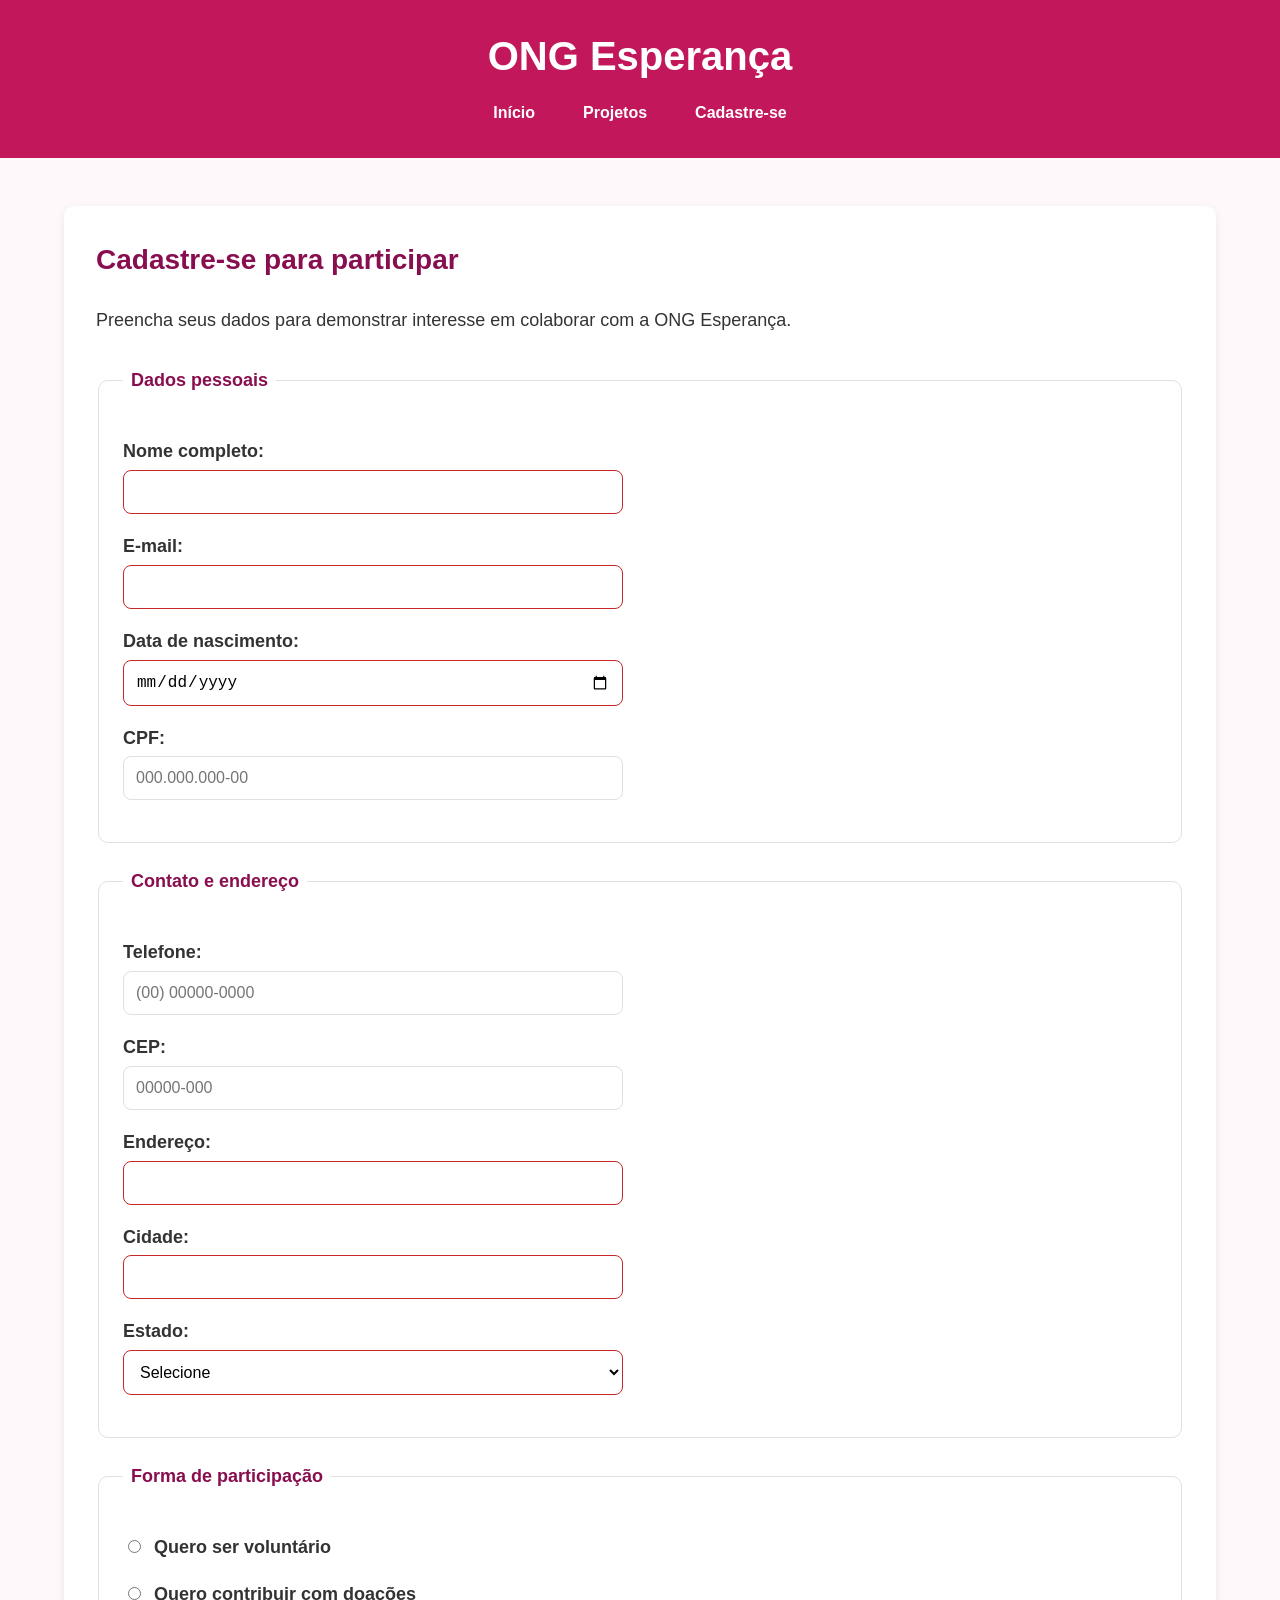
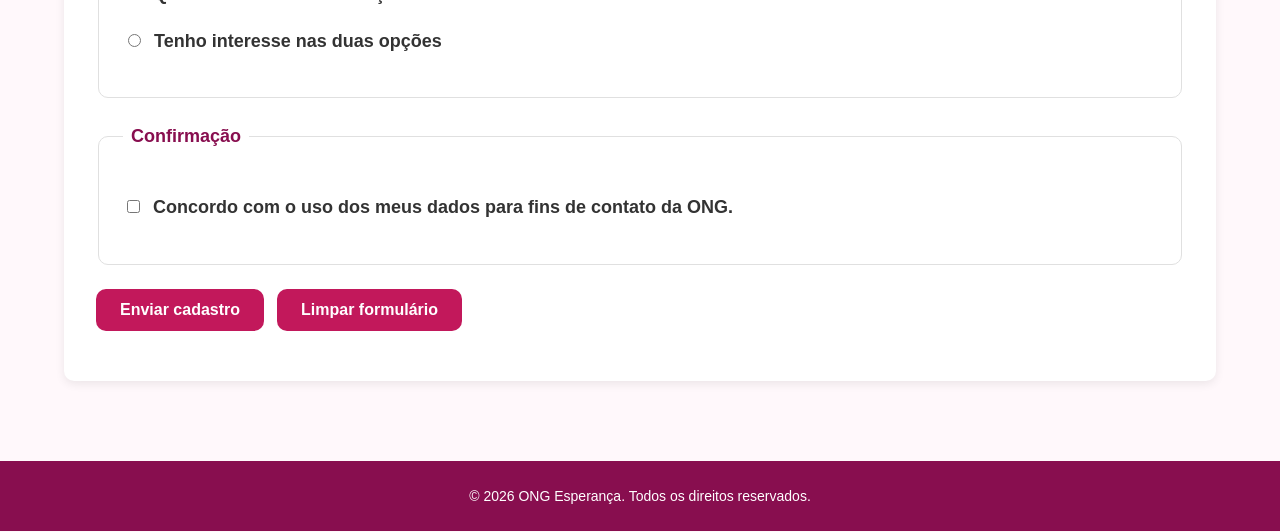
==== html/cadastro.html @ 6b96e2b8 "Versão inicial do projeto ONG Esperança" ====
<!DOCTYPE html>
<html lang="pt-BR">
<head>
  <meta charset="UTF-8">
  <meta name="viewport" content="width=device-width, initial-scale=1.0">
  <meta name="description" content="Formulário de cadastro da ONG Esperança para voluntariado, doações e participação em projetos sociais.">
  <link rel="stylesheet" href="../css/style.css">
  <title>ONG Esperança - Cadastro</title>
</head>
<body>
  <header>
    <h1>ONG Esperança</h1>
      <nav aria-label="Navegação principal">
        <button class="menu-toggle" type="button" aria-label="Abrir menu">
        ☰
        </button>

        <ul class="menu-principal">
          <li><a href="../html/index.html">Início</a></li>

          <li class="item-dropdown">
            <a href="../html/projetos.html">Projetos</a>
            <ul class="submenu">
              <li><a href="../html/projetos.html#campanhas-doacao">Doações</a></li>
              <li><a href="../html/projetos.html#voluntariado">Voluntariado</a></li>
              <li><a href="../html/projetos.html#como-participar">Como participar</a></li>
            </ul>
          </li>

          <li><a href="../html/cadastro.html">Cadastre-se</a></li>
        </ul>
      </nav>
  </header>
  <main>
    <section aria-labelledby="cadastro-titulo">
      <h2 id="cadastro-titulo">Cadastre-se para participar</h2>
      <p>Preencha seus dados para demonstrar interesse em colaborar com a ONG Esperança.</p>
      <form action="#" method="post">
        <fieldset>
          <legend>Dados pessoais</legend>
          <p><label for="nome">Nome completo:</label><br>
            <input type="text" id="nome" name="nome" required minlength="3" maxlength="100"></p>
          <p><label for="email">E-mail:</label><br>
            <input type="email" id="email" name="email" required></p>
          <p><label for="nascimento">Data de nascimento:</label><br>
            <input type="date" id="nascimento" name="nascimento" required></p>
          <p><label for="cpf">CPF:</label><br>
            <input type="text" id="cpf" name="cpf" placeholder="000.000.000-00"
              pattern="[0-9]{3}\.[0-9]{3}\.[0-9]{3}-[0-9]{2}" maxlength="14" required
              title="Digite o CPF no formato 000.000.000-00"></p>
        </fieldset>
        <fieldset>
          <legend>Contato e endereço</legend>
          <p><label for="telefone">Telefone:</label><br>
            <input type="tel" id="telefone" name="telefone" placeholder="(00) 00000-0000"
              pattern="\([0-9]{2}\) [0-9]{5}-[0-9]{4}" maxlength="15" required
              title="Digite o telefone no formato (00) 00000-0000"></p>
          <p><label for="cep">CEP:</label><br>
            <input type="text" id="cep" name="cep" placeholder="00000-000"
              pattern="[0-9]{5}-[0-9]{3}" maxlength="9" required
              title="Digite o CEP no formato 00000-000"></p>
          <p><label for="endereco">Endereço:</label><br>
            <input type="text" id="endereco" name="endereco" maxlength="150" required></p>
          <p><label for="cidade">Cidade:</label><br>
            <input type="text" id="cidade" name="cidade" maxlength="80" required></p>
          <p><label for="estado">Estado:</label><br>
            <select id="estado" name="estado" required>
              <option value="">Selecione</option>
              <option>AC</option><option>AL</option><option>AP</option><option>AM</option>
              <option>BA</option><option>CE</option><option>DF</option><option>ES</option>
              <option>GO</option><option>MA</option><option>MT</option><option>MS</option>
              <option>MG</option><option>PA</option><option>PB</option><option>PR</option>
              <option>PE</option><option>PI</option><option>RJ</option><option>RN</option>
              <option>RS</option><option>RO</option><option>RR</option><option>SC</option>
              <option>SP</option><option>SE</option><option>TO</option>
            </select></p>
        </fieldset>
        <fieldset>
          <legend>Forma de participação</legend>
          <p><input type="radio" id="voluntario" name="participacao" value="voluntariado" required>
            <label for="voluntario">Quero ser voluntário</label></p>
          <p><input type="radio" id="doador" name="participacao" value="doacao">
            <label for="doador">Quero contribuir com doações</label></p>
          <p><input type="radio" id="ambos" name="participacao" value="ambos">
            <label for="ambos">Tenho interesse nas duas opções</label></p>
        </fieldset>
        <fieldset>
          <legend>Confirmação</legend>
          <p>
              <input
                type="checkbox"
                id="termos"
                name="termos"
                required
              >
              <label for="termos">
                Concordo com o uso dos meus dados para
                fins de contato da ONG.
              </label>
          </p>
        </fieldset>
        <p><button type="submit">Enviar cadastro</button>
          <button type="reset">Limpar formulário</button></p>
      </form>
    </section>
  </main>
  <footer><p>&copy; 2026 ONG Esperança. Todos os direitos reservados.</p></footer>
</body>
</html>
---- css/style.css ----
/* ==============================
   DESIGN SYSTEM - ONG ESPERANÇA
   ============================== */

:root {
  /* Cores principais */
  --cor-primaria: #c2185b;
  --cor-primaria-escura: #880e4f;
  --cor-secundaria: #f48fb1;
  --cor-destaque: #ad1457;

  /* Cores neutras */
  --cor-fundo: #fff8fb;
  --cor-fundo-claro: #ffffff;
  --cor-texto: #333333;
  --cor-texto-suave: #666666;
  --cor-borda: #e0e0e0;
  --cor-branco: #ffffff;

  /* Tipografia */
  --fonte-base: 1rem;
  --fonte-pequena: 0.875rem;
  --fonte-media: 1.125rem;
  --fonte-titulo: 1.75rem;
  --fonte-principal: 2.5rem;

  /* Espaçamentos - escala modular */
  --espaco-1: 0.25rem;
  --espaco-2: 0.5rem;
  --espaco-3: 0.75rem;
  --espaco-4: 1rem;
  --espaco-5: 1.5rem;
  --espaco-6: 2rem;
  --espaco-7: 3rem;
  --espaco-8: 4rem;

  /* Outros padrões */
  --raio-borda: 10px;
  --sombra: 0 3px 10px rgba(0, 0, 0, 0.08);
}

/* ==============================
   CONFIGURAÇÕES GERAIS
   ============================== */

* {
  box-sizing: border-box;
}

html {
  scroll-behavior: smooth;
}

body {
  margin: 0;
  font-family: Arial, Helvetica, sans-serif;
  font-size: var(--fonte-base);
  line-height: 1.6;
  color: var(--cor-texto);
  background-color: var(--cor-fundo);
}

/* ==============================
   CABEÇALHO
   ============================== */

header {
  background-color: var(--cor-primaria);
  color: var(--cor-branco);
  padding: var(--espaco-5) var(--espaco-6);
  text-align: center;
}

header h1 {
  margin: 0 0 var(--espaco-3);
  font-size: var(--fonte-principal);
}

nav ul {
  display: flex;
  justify-content: center;
  gap: var(--espaco-5);
  list-style: none;
  padding: 0;
  margin: 0;
  flex-wrap: wrap;
}

nav a {
  color: var(--cor-branco);
  text-decoration: none;
  font-weight: bold;
  padding: var(--espaco-2) var(--espaco-3);
  border-radius: var(--raio-borda);
}

nav a:hover,
nav a:focus {
  background-color: var(--cor-primaria-escura);
}

/* ==============================
   SUBMENU DROPDOWN
   ============================== */

.item-dropdown {
  position: relative;
}

.submenu {
  display: none;
  position: absolute;
  top: 100%;
  left: 0;
  min-width: 200px;
  padding: var(--espaco-2);
  margin: 0;
  background-color: var(--cor-primaria-escura);
  border-radius: var(--raio-borda);
  box-shadow: var(--sombra);
  z-index: 10;
  flex-direction: column;
  gap: var(--espaco-1);
}

.item-dropdown:hover .submenu,
.item-dropdown:focus-within .submenu {
  display: flex;
}

.submenu li {
  margin: 0;
}

.submenu a {
  display: block;
  width: 100%;
}

/* ==============================
   MENU HAMBÚRGUER
   ============================== */

.menu-toggle {
  display: none;
  margin: 0 auto;
  padding: var(--espaco-2) var(--espaco-3);
  background-color: transparent;
  color: var(--cor-branco);
  font-size: 1.8rem;
}

/* ==============================
   CONTEÚDO PRINCIPAL
   ============================== */

main {
  max-width: 1200px;
  margin: 0 auto;
  padding: var(--espaco-7) var(--espaco-5);

  display: grid;
  grid-template-columns: repeat(12, 1fr);
  gap: var(--espaco-6);
}

section {
  grid-column: 1 / -1;
  background-color: var(--cor-fundo-claro);
  margin-bottom: var(--espaco-6);
  padding: var(--espaco-6);
  border-radius: var(--raio-borda);
  box-shadow: var(--sombra);
}

section h2 {
  margin-top: 0;
  color: var(--cor-primaria-escura);
  font-size: var(--fonte-titulo);
}

section p {
  font-size: var(--fonte-media);
}

figure {
  margin: var(--espaco-5) 0;
  text-align: center;
}

figure img {
  display: block;
  max-width: 100%;
  height: auto;
  margin: 0 auto;
  border-radius: var(--raio-borda);
}

/* ==============================
   LISTAS
   ============================== */

ul {
  padding-left: var(--espaco-6);
}

li {
  margin-bottom: var(--espaco-2);
}

/* ==============================
   LINKS
   ============================== */

main a {
  color: var(--cor-primaria-escura);
  font-weight: bold;
}

main a:hover,
main a:focus {
  color: var(--cor-destaque);
}

/* ==============================
   CONTATO
   ============================== */

address {
  font-style: normal;
  background-color: var(--cor-fundo);
  padding: var(--espaco-5);
  border-left: 4px solid var(--cor-secundaria);
  border-radius: var(--raio-borda);
}

/* ==============================
   FORMULÁRIO
   ============================== */

form {
  margin-top: var(--espaco-6);
}

fieldset {
  border: 1px solid var(--cor-borda);
  border-radius: var(--raio-borda);
  padding: var(--espaco-5);
  margin-bottom: var(--espaco-5);
}

legend {
  color: var(--cor-primaria-escura);
  font-weight: bold;
  font-size: var(--fonte-media);
  padding: 0 var(--espaco-2);
}

label {
  font-weight: bold;
}

input,
select {
  width: 100%;
  max-width: 500px;
  padding: var(--espaco-3);
  margin-top: var(--espaco-1);
  border: 1px solid var(--cor-borda);
  border-radius: var(--espaco-2);
  font-size: var(--fonte-base);
  background-color: var(--cor-branco);
}

input:focus,
select:focus {
  outline: 2px solid var(--cor-secundaria);
  border-color: var(--cor-primaria);
}

input:valid,
select:valid {
  border-color: #2e7d32;
}

input:invalid:not(:placeholder-shown),
select:invalid {
  border-color: #c62828;
}

input[type="radio"],
input[type="checkbox"] {
  width: auto;
  margin-right: var(--espaco-2);
}

button {
  padding: var(--espaco-3) var(--espaco-5);
  margin-right: var(--espaco-2);
  border: none;
  border-radius: var(--raio-borda);
  background-color: var(--cor-primaria);
  color: var(--cor-branco);
  font-size: var(--fonte-base);
  font-weight: bold;
  cursor: pointer;
  transition: 0.2s;
}

button:hover {
  background-color: var(--cor-primaria-escura);
}

button:focus {
  outline: 3px solid var(--cor-secundaria);
}

button:active {
  transform: scale(0.98);
}

button:disabled {
  background-color: var(--cor-texto-suave);
  cursor: not-allowed;
  opacity: 0.6;
}

/* ==============================
   AÇÕES DO FORMULÁRIO
   ============================== */

.acoes-formulario {
  display: flex;
  justify-content: center;
  align-items: center;
  gap: var(--espaco-3);
  flex-wrap: wrap;
}

/* ==============================
   FEEDBACK E MICROINTERAÇÕES
   ============================== */

.badge {
  display: inline-block;
  padding: var(--espaco-1) var(--espaco-3);
  margin-right: var(--espaco-2);
  border-radius: 20px;
  font-size: var(--fonte-pequena);
  font-weight: bold;
}

.badge-ativo {
  background-color: #e8f5e9;
  color: #2e7d32;
}

.badge-novo {
  background-color: var(--cor-secundaria);
  color: var(--cor-primaria-escura);
}

.alerta {
  padding: var(--espaco-4);
  margin: var(--espaco-4) 0;
  border-radius: var(--raio-borda);
  border-left: 5px solid;
}

.alerta-sucesso {
  background-color: #e8f5e9;
  border-color: #2e7d32;
  color: #1b5e20;
}

.alerta-aviso {
  background-color: #fff3e0;
  border-color: #ef6c00;
  color: #e65100;
}

.toast {
  max-width: 400px;
  margin: var(--espaco-5) auto;
  padding: var(--espaco-4);
  background-color: var(--cor-primaria-escura);
  color: var(--cor-branco);
  border-radius: var(--raio-borda);
  box-shadow: var(--sombra);
  text-align: center;
}

/* ==============================
   RODAPÉ
   ============================== */

footer {
  background-color: var(--cor-primaria-escura);
  color: var(--cor-branco);
  text-align: center;
  padding: var(--espaco-5);
}

footer p {
  margin: 0;
  font-size: var(--fonte-pequena);
}

/* ==============================
   RESPONSIVIDADE
   ============================== */

/* Telas muito grandes */
@media (min-width: 1400px) {
  main {
    max-width: 1300px;
  }

  section {
    padding: var(--espaco-7);
  }
}

/* Desktops */
@media (max-width: 1200px) {
  main {
    padding: var(--espaco-6) var(--espaco-5);
  }
}

/* Tablets grandes */
@media (max-width: 992px) {
  main {
    grid-template-columns: repeat(6, 1fr);
  }

  section {
    grid-column: 1 / -1;
  }

  header h1 {
    font-size: 2.2rem;
  }
}

/* Tablets pequenos */
@media (max-width: 768px) {
  main {
    grid-template-columns: repeat(4, 1fr);
    padding: var(--espaco-5) var(--espaco-4);
  }

  section {
    padding: var(--espaco-5);
  }

  nav ul {
    gap: var(--espaco-3);
  }
}

/* Celulares */
@media (max-width: 600px) {

  main {
    display: block;
    padding: var(--espaco-5) var(--espaco-3);
  }

  header {
    padding: var(--espaco-5) var(--espaco-4);
  }

  header h1 {
    font-size: 2rem;
  }

  /* Botão hambúrguer */
  .menu-toggle {
    display: block;
  }

  /* Menu principal fechado */
  nav .menu-principal {
    display: none;
    flex-direction: column;
    gap: var(--espaco-2);
    margin-top: var(--espaco-3);
  }

  /* Abre o menu ao focar/interagir */
  nav:focus-within .menu-principal {
    display: flex;
  }

  /* Submenu no celular */
  .submenu {
    position: static;
    width: 100%;
    box-shadow: none;
  }

  .item-dropdown:focus-within .submenu {
    display: flex;
  }

  section {
    padding: var(--espaco-5);
  }

  section h2 {
    font-size: 1.5rem;
  }

  .acoes-formulario {
    flex-direction: column;
    align-items: stretch;
  }

  button {
    width: 100%;
    margin-bottom: var(--espaco-2);
  }
}

/* Feedback visual da validação do formulário */

.campo-valido {
    border: 2px solid #2e7d32 !important;
}

.campo-invalido {
    border: 2px solid #c62828 !important;
}

.mensagem-erro {
    display: block;
    margin-top: 0.25rem;
    color: #c62828;
    font-size: 0.875rem;
}
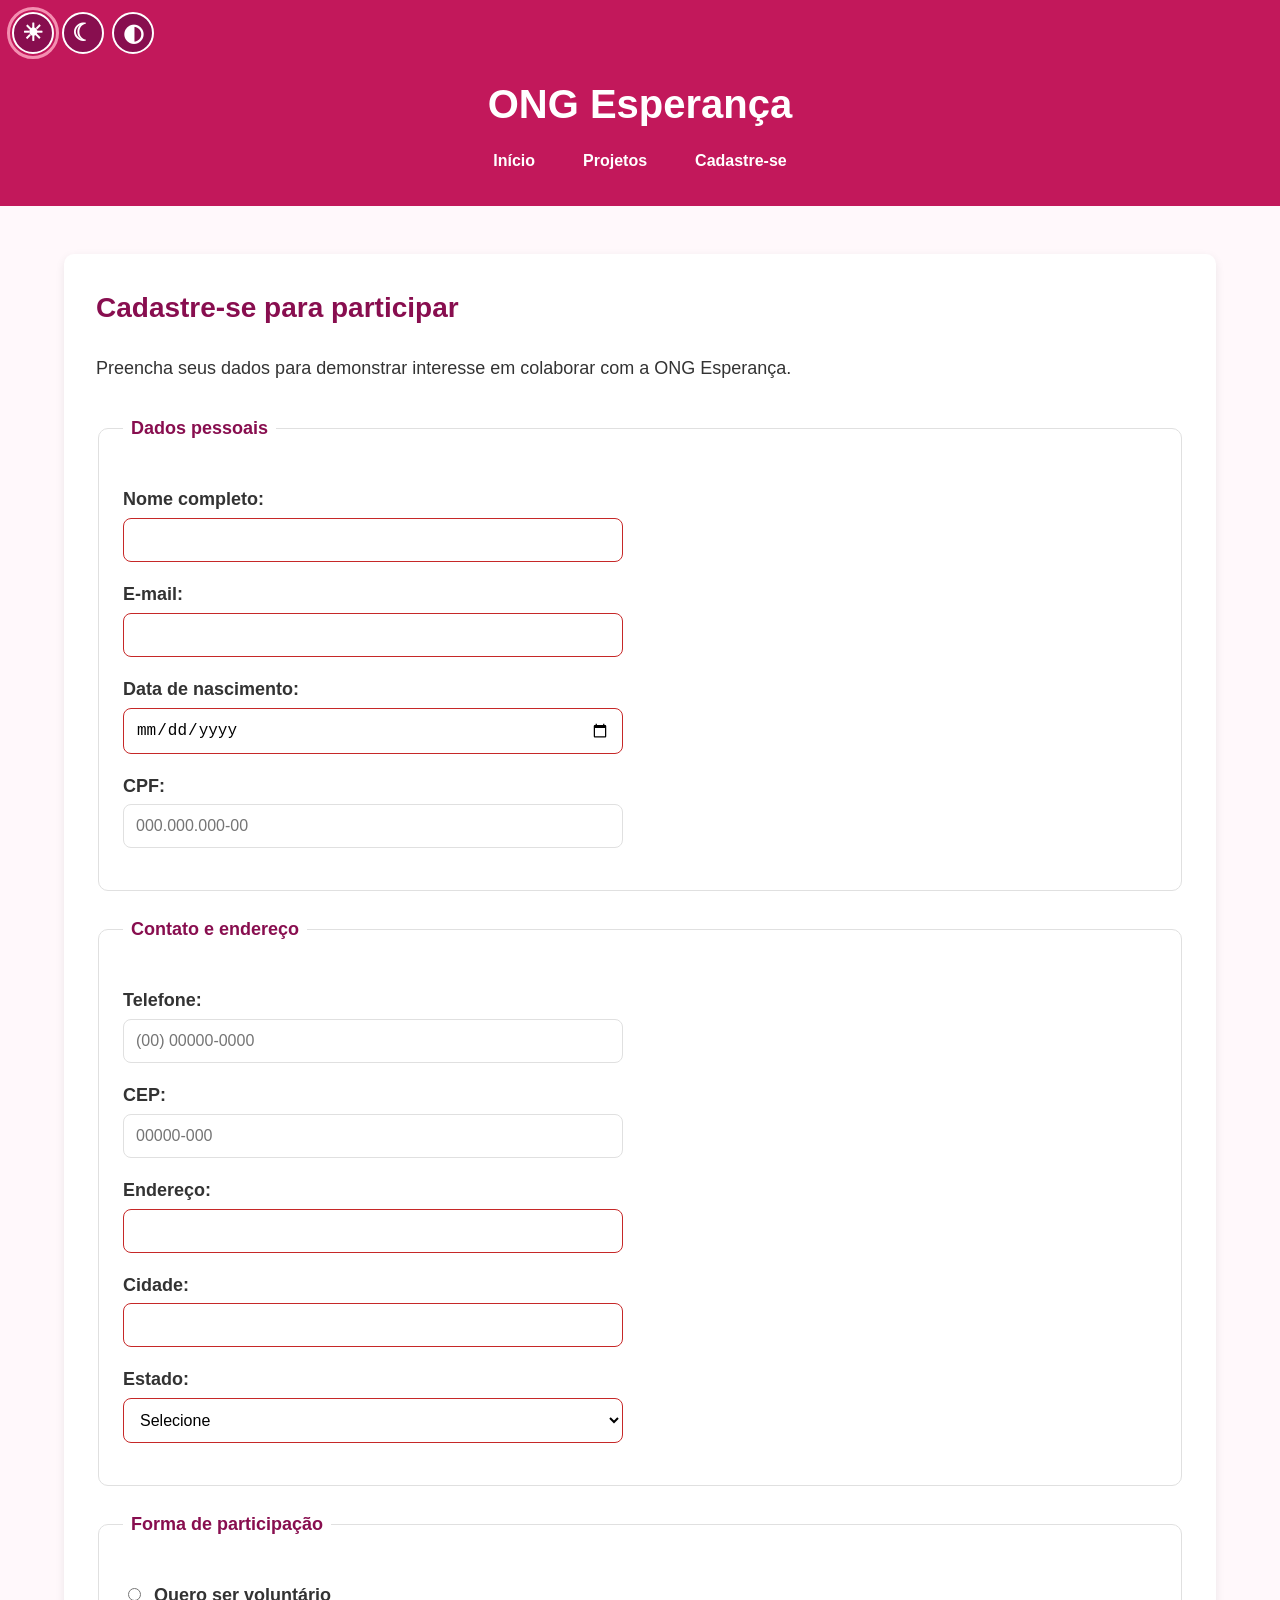
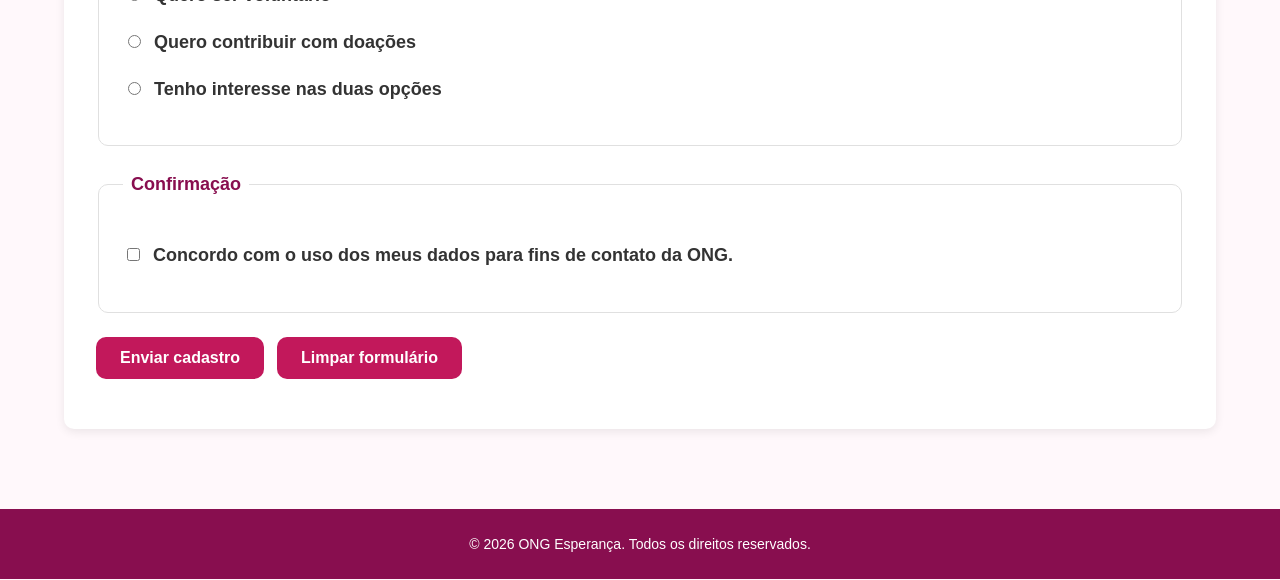
==== commit ba855b18: "feat: adicionar modo escuro e alto contraste" ====
--- a/html/cadastro.html
+++ b/html/cadastro.html
@@ -8,8 +8,40 @@
   <title>ONG Esperança - Cadastro</title>
 </head>
 <body>
+  <a class="skip-link" href="#conteudo-principal">Pular para o conteúdo principal</a>
   <header>
     <h1>ONG Esperança</h1>
+    <div class="controles-aparencia" role="group" aria-label="Opções de aparência">
+      <button
+        type="button"
+        data-aparencia="padrao"
+        aria-label="Ativar aparência padrão"
+        aria-pressed="true"
+        title="Aparência padrão"
+        data-tooltip="Aparência padrão">
+        ☀
+      </button>
+
+      <button
+        type="button"
+        data-aparencia="escuro"
+        aria-label="Ativar modo escuro"
+        aria-pressed="false"
+        title="Modo escuro"
+        data-tooltip="Modo escuro">
+        ☾
+      </button>
+
+      <button
+        type="button"
+        data-aparencia="alto-contraste"
+        aria-label="Ativar alto contraste"
+        aria-pressed="false"
+        title="Alto contraste"
+        data-tooltip="Alto contraste">
+        ◐
+      </button>
+    </div>
       <nav aria-label="Navegação principal">
         <button class="menu-toggle" type="button" aria-label="Abrir menu">
         ☰
@@ -31,7 +63,7 @@
         </ul>
       </nav>
   </header>
-  <main>
+  <main id="conteudo-principal" tabindex="-1">
     <section aria-labelledby="cadastro-titulo">
       <h2 id="cadastro-titulo">Cadastre-se para participar</h2>
       <p>Preencha seus dados para demonstrar interesse em colaborar com a ONG Esperança.</p>
@@ -105,5 +137,6 @@
     </section>
   </main>
   <footer><p>&copy; 2026 ONG Esperança. Todos os direitos reservados.</p></footer>
+  <script src="../js/aparencia.js"></script>
 </body>
 </html>
--- a/css/style.css
+++ b/css/style.css
@@ -37,6 +37,44 @@
   /* Outros padrões */
   --raio-borda: 10px;
   --sombra: 0 3px 10px rgba(0, 0, 0, 0.08);
+}
+
+/* ==============================
+   TEMAS: ESCURO E ALTO CONTRASTE
+   ============================== */
+
+/* Modo escuro */
+body[data-aparencia="escuro"] {
+    color-scheme: dark;
+
+    --cor-primaria: #9d174d;
+    --cor-primaria-escura: #6b1238;
+    --cor-secundaria: #f9a8d4;
+    --cor-destaque: #ffb4d2;
+
+    --cor-fundo: #121212;
+    --cor-fundo-claro: #1e1e1e;
+    --cor-texto: #f5f5f5;
+    --cor-texto-suave: #d0d0d0;
+    --cor-borda: #777777;
+    --cor-branco: #ffffff;
+}
+
+/* Alto contraste */
+body[data-aparencia="alto-contraste"] {
+    color-scheme: light;
+
+    --cor-primaria: #000000;
+    --cor-primaria-escura: #000000;
+    --cor-secundaria: #ffeb00;
+    --cor-destaque: #0000cc;
+
+    --cor-fundo: #ffffff;
+    --cor-fundo-claro: #ffffff;
+    --cor-texto: #000000;
+    --cor-texto-suave: #111111;
+    --cor-borda: #000000;
+    --cor-branco: #ffffff;
 }
 
 /* ==============================
@@ -538,4 +576,329 @@
     margin-top: 0.25rem;
     color: #c62828;
     font-size: 0.875rem;
+}
+
+/* Destaque de foco para navegação pelo teclado */
+a:focus-visible,
+button:focus-visible,
+input:focus-visible,
+select:focus-visible,
+textarea:focus-visible {
+    outline: 3px solid var(--cor-destaque);
+    outline-offset: 3px;
+}
+
+/* Link de salto para navegação pelo teclado */
+.skip-link {
+    position: absolute;
+    top: var(--espaco-2);
+    left: var(--espaco-2);
+    z-index: 1000;
+    padding: var(--espaco-3) var(--espaco-5);
+    background-color: var(--cor-branco);
+    color: var(--cor-primaria-escura);
+    border: 2px solid var(--cor-primaria-escura);
+    border-radius: var(--raio-borda);
+    font-weight: bold;
+    transform: translateY(-150%);
+}
+
+.skip-link:focus {
+    transform: translateY(0);
+}
+
+/* ==============================
+   CONTROLES DE APARÊNCIA
+   ============================== */
+
+.controles-aparencia {
+    display: flex;
+    justify-content: center;
+    align-items: center;
+    gap: var(--espaco-2);
+    flex-wrap: wrap;
+    margin: var(--espaco-3) 0 var(--espaco-4);
+}
+
+.controles-aparencia button {
+    width: auto;
+    margin: 0;
+    padding: var(--espaco-2) var(--espaco-3);
+    border: 2px solid var(--cor-branco);
+    border-radius: var(--raio-borda);
+    background-color: var(--cor-primaria-escura);
+    color: var(--cor-branco);
+    font-size: var(--fonte-pequena);
+}
+
+.controles-aparencia button[aria-pressed="true"] {
+    outline: 3px solid var(--cor-secundaria);
+    outline-offset: 2px;
+}
+
+.controles-aparencia button:hover {
+    filter: brightness(1.15);
+}
+
+/* Ajustes de leitura no modo escuro */
+body[data-aparencia="escuro"] section h2,
+body[data-aparencia="escuro"] legend,
+body[data-aparencia="escuro"] main a {
+    color: #ffb4d2;
+}
+
+body[data-aparencia="escuro"] main a:hover,
+body[data-aparencia="escuro"] main a:focus {
+    color: #ffffff;
+}
+
+body[data-aparencia="escuro"] input,
+body[data-aparencia="escuro"] select {
+    background-color: #292929;
+    color: #ffffff;
+    border-color: #aaaaaa;
+}
+
+body[data-aparencia="escuro"] input::placeholder {
+    color: #d0d0d0;
+}
+
+body[data-aparencia="escuro"] .controles-aparencia button {
+    background-color: #292929;
+    border-color: #f5f5f5;
+}
+
+/* Ajustes para alto contraste */
+body[data-aparencia="alto-contraste"] header,
+body[data-aparencia="alto-contraste"] footer,
+body[data-aparencia="alto-contraste"] .submenu {
+    background-color: #000000;
+    color: #ffffff;
+}
+
+body[data-aparencia="alto-contraste"] nav a,
+body[data-aparencia="alto-contraste"] footer,
+body[data-aparencia="alto-contraste"] footer p {
+    color: #ffffff;
+}
+
+body[data-aparencia="alto-contraste"] section,
+body[data-aparencia="alto-contraste"] address,
+body[data-aparencia="alto-contraste"] fieldset {
+    border: 2px solid #000000;
+    box-shadow: none;
+}
+
+body[data-aparencia="alto-contraste"] section h2,
+body[data-aparencia="alto-contraste"] legend,
+body[data-aparencia="alto-contraste"] main a {
+    color: #0000cc;
+}
+
+body[data-aparencia="alto-contraste"] input,
+body[data-aparencia="alto-contraste"] select {
+    background-color: #ffffff;
+    color: #000000;
+    border: 2px solid #000000;
+}
+
+body[data-aparencia="alto-contraste"] button {
+    background-color: #000000;
+    color: #ffffff;
+    border: 2px solid #000000;
+}
+
+body[data-aparencia="alto-contraste"] button:hover,
+body[data-aparencia="alto-contraste"] nav a:hover,
+body[data-aparencia="alto-contraste"] nav a:focus {
+    background-color: #ffeb00;
+    color: #000000;
+}
+
+body[data-aparencia="alto-contraste"] .controles-aparencia button[aria-pressed="true"] {
+    outline: 4px solid #ffeb00;
+    outline-offset: 2px;
+}
+
+/* Foco bem visível nos temas acessíveis */
+body[data-aparencia="alto-contraste"] a:focus-visible,
+body[data-aparencia="alto-contraste"] button:focus-visible,
+body[data-aparencia="alto-contraste"] input:focus-visible,
+body[data-aparencia="alto-contraste"] select:focus-visible,
+body[data-aparencia="alto-contraste"] textarea:focus-visible {
+    outline: 4px solid #ffeb00;
+    outline-offset: 3px;
+}
+
+/* Mantém os controles confortáveis em celulares */
+@media (max-width: 600px) {
+    .controles-aparencia {
+        gap: var(--espaco-2);
+    }
+
+    .controles-aparencia button {
+        width: auto;
+        margin-bottom: 0;
+    }
+}
+
+/* ==============================
+   ÍCONES DE APARÊNCIA NO CABEÇALHO
+   ============================== */
+
+header {
+    position: relative;
+    padding-top: 4.5rem;
+}
+
+.controles-aparencia {
+    position: absolute;
+    top: 12px;
+    left: 12px;
+    display: flex;
+    justify-content: flex-start;
+    align-items: center;
+    gap: 8px;
+    margin: 0;
+    z-index: 20;
+}
+
+.controles-aparencia button {
+    display: grid;
+    place-items: center;
+    width: 42px;
+    height: 42px;
+    padding: 0;
+    margin: 0;
+    border: 2px solid currentColor;
+    border-radius: 50%;
+    font-size: 1.5rem;
+    line-height: 1;
+    cursor: pointer;
+}
+
+/* Dica de texto ao passar o mouse ou usar o teclado */
+.controles-aparencia button::after {
+    content: attr(data-tooltip);
+    position: absolute;
+    top: calc(100% + 8px);
+    left: 0;
+    width: max-content;
+    max-width: 180px;
+    padding: 6px 10px;
+    border: 1px solid #ffffff;
+    border-radius: 6px;
+    background-color: #111111;
+    color: #ffffff;
+    font-size: 0.875rem;
+    font-weight: normal;
+    line-height: 1.3;
+    white-space: normal;
+    opacity: 0;
+    visibility: hidden;
+    pointer-events: none;
+    z-index: 30;
+}
+
+.controles-aparencia button:hover::after,
+.controles-aparencia button:focus-visible::after {
+    opacity: 1;
+    visibility: visible;
+}
+
+/* O ícone selecionado fica destacado */
+.controles-aparencia button[aria-pressed="true"] {
+    outline: 3px solid var(--cor-secundaria);
+    outline-offset: 2px;
+}
+
+/* Ajuste de posicionamento para telas pequenas */
+@media (max-width: 600px) {
+    header {
+        padding-top: 4.5rem;
+    }
+
+    .controles-aparencia {
+        top: 10px;
+        left: 10px;
+    }
+
+    .controles-aparencia button {
+        width: 38px;
+        height: 38px;
+        font-size: 1.35rem;
+    }
+}
+
+/* ==============================
+   AJUSTES FINAIS DE CONTRASTE
+   ============================== */
+
+/* Mensagens no modo escuro */
+body[data-aparencia="escuro"] .badge-ativo {
+    background-color: #173d25;
+    color: #d6f5dc;
+}
+
+body[data-aparencia="escuro"] .badge-novo {
+    background-color: #6b1238;
+    color: #ffffff;
+}
+
+body[data-aparencia="escuro"] .alerta-sucesso {
+    background-color: #173d25;
+    border-color: #78d994;
+    color: #e1f8e6;
+}
+
+body[data-aparencia="escuro"] .alerta-aviso {
+    background-color: #3a2b08;
+    border-color: #ffcf4a;
+    color: #fff0b3;
+}
+
+body[data-aparencia="escuro"] .mensagem-erro {
+    color: #ff9e9e;
+}
+
+/* Mensagens no alto contraste */
+body[data-aparencia="alto-contraste"] .badge-ativo,
+body[data-aparencia="alto-contraste"] .badge-novo {
+    background-color: #ffffff;
+    color: #000000;
+    border: 2px solid #000000;
+}
+
+body[data-aparencia="alto-contraste"] .alerta-sucesso {
+    background-color: #ffffff;
+    border: 3px solid #000000;
+    color: #000000;
+}
+
+body[data-aparencia="alto-contraste"] .alerta-aviso {
+    background-color: #ffeb00;
+    border: 3px solid #000000;
+    color: #000000;
+}
+
+body[data-aparencia="alto-contraste"] .mensagem-erro {
+    padding: 0.25rem;
+    background-color: #ffeb00;
+    color: #000000;
+    font-weight: bold;
+}
+
+/* Foco visível: alto contraste em fundos claros */
+body[data-aparencia="alto-contraste"] main a:focus-visible,
+body[data-aparencia="alto-contraste"] input:focus-visible,
+body[data-aparencia="alto-contraste"] select:focus-visible,
+body[data-aparencia="alto-contraste"] textarea:focus-visible {
+    outline: 4px solid #000000;
+    outline-offset: 3px;
+}
+
+/* Foco nos botões escuros do cabeçalho */
+body[data-aparencia="alto-contraste"] header button:focus-visible {
+    outline: 4px solid #ffeb00;
+    outline-offset: 3px;
 }
